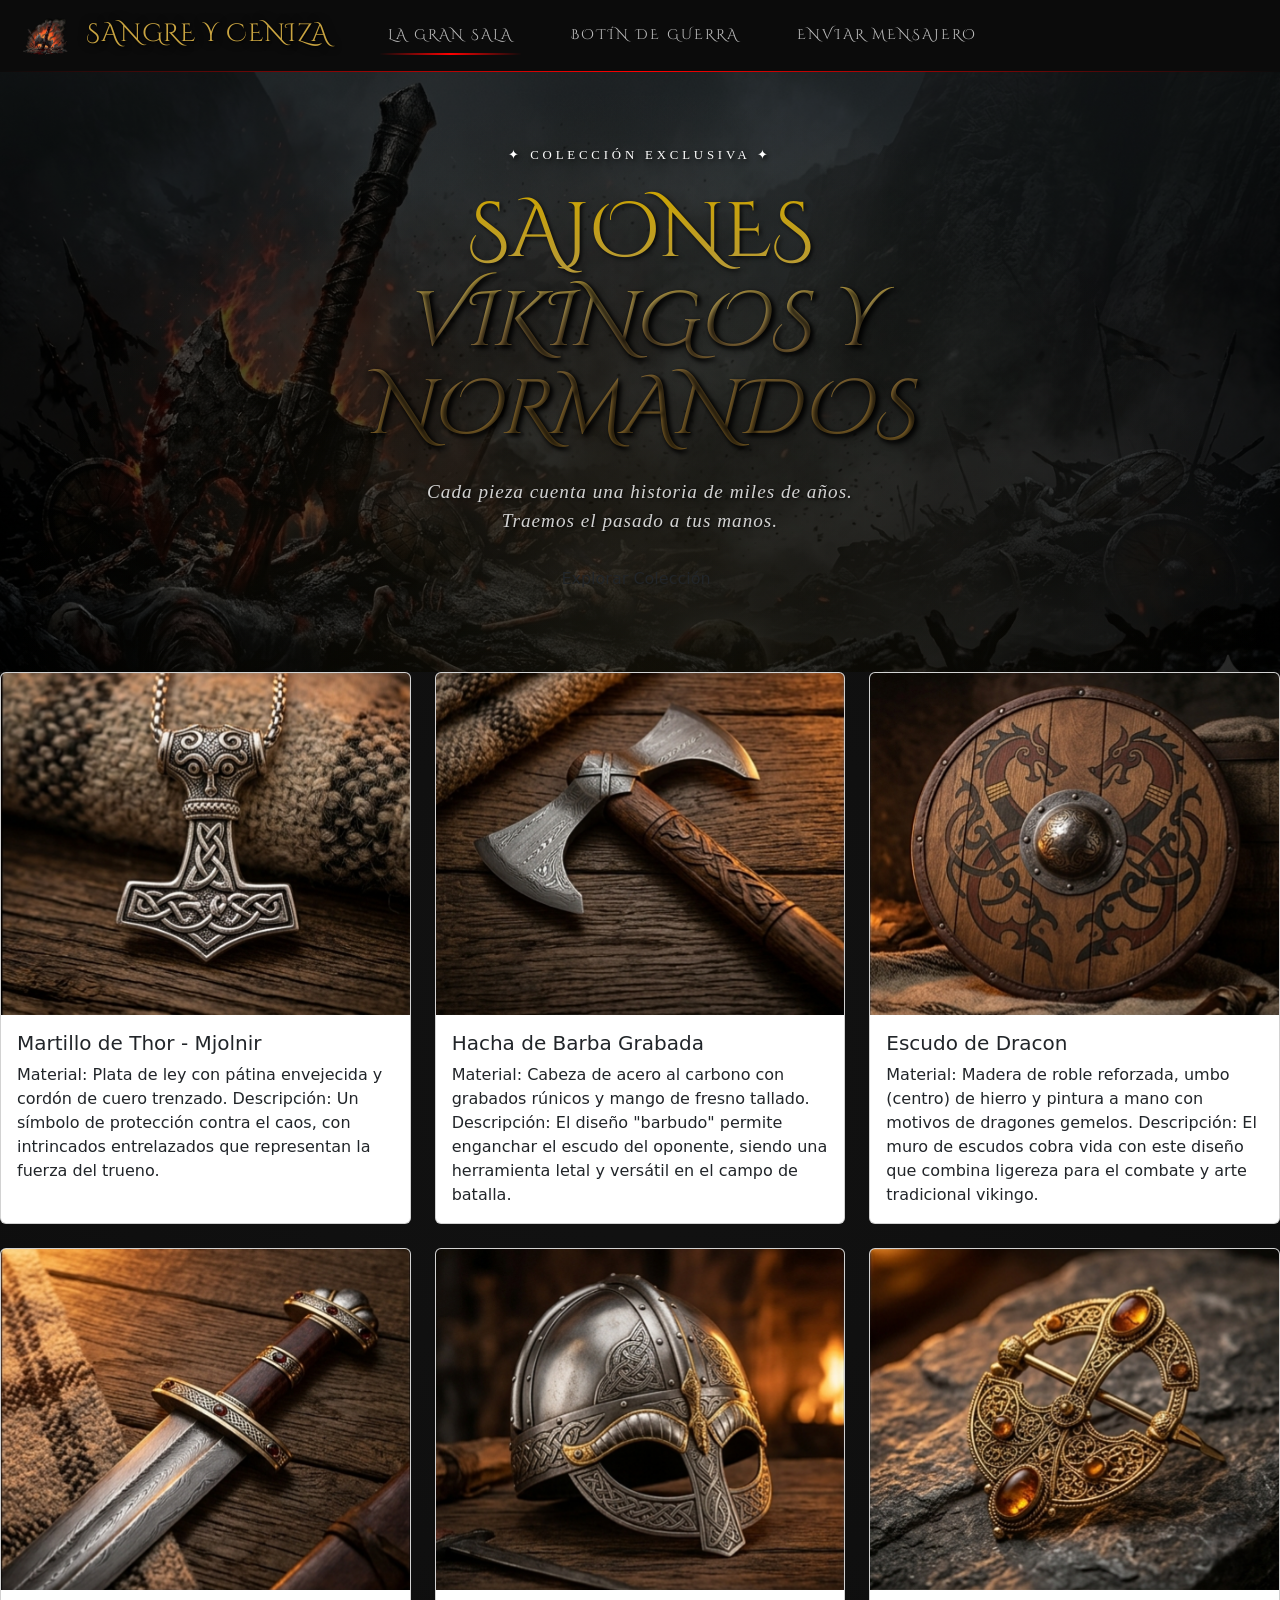
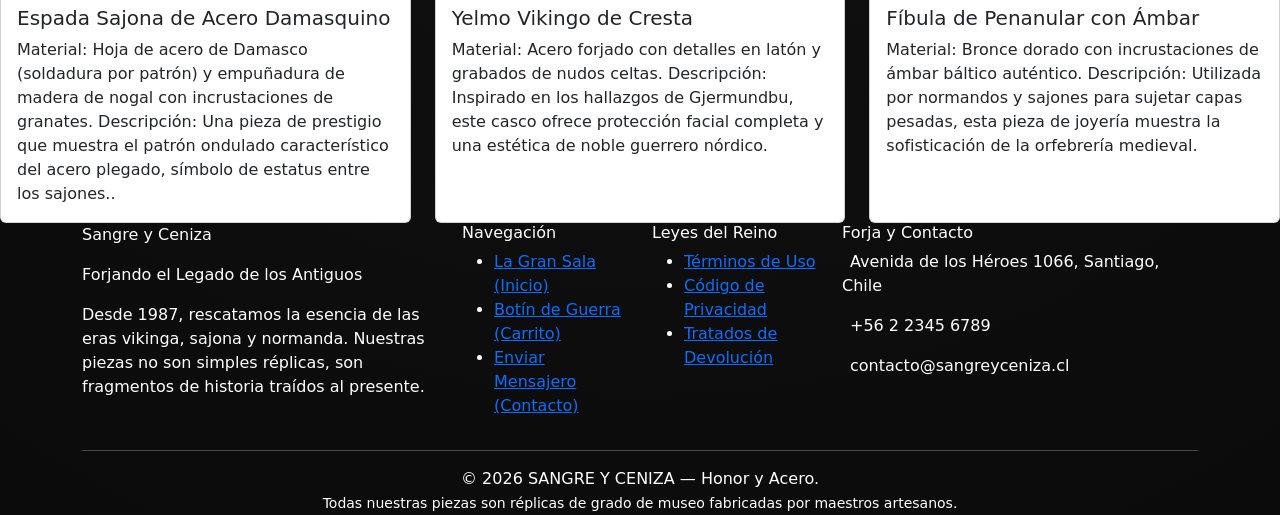
==== index.html @ c46866c1 "Projecto empezado Estructura HTML5 y assets" ====
<!DOCTYPE html>
<html lang="es">

<head>
    <meta charset="UTF-8">
    <meta name="viewport" content="width=device-width, initial-scale=1">
    <link href="https://cdn.jsdelivr.net/npm/bootstrap@5.3.8/dist/css/bootstrap.min.css" rel="stylesheet"
        integrity="sha384-sRIl4kxILFvY47J16cr9ZwB07vP4J8+LH7qKQnuqkuIAvNWLzeN8tE5YBujZqJLB" crossorigin="anonymous">
    <link rel="stylesheet" href="assets/styles.css/styles.css">
    <link
        href="https://fonts.googleapis.com/css2?family=Cinzel:wght@400;700&family=Cinzel+Decorative:wght@700&display=swap"
        rel="stylesheet">
    <link
        href="https://fonts.googleapis.com/css2?family=Cinzel+Decorative:wght@400;700;900&family=Cinzel:wght@400;600;700&family=EB+Garamond:ital,wght@0,400;0,600;1,400&display=swap"
        rel="stylesheet" />

</head>


<body>

    <nav>
        <nav class="navbar navbar-expand-lg navbar-dark">
            <div class="container-fluid">
                <a class="navbar-brand" href="index.html">
                    <img src="assets/img/hachaminimalista.png" alt="Logo" width="67" height="40"
                        class="d-inline-block align-text-top">
                    Sangre y Ceniza
                </a>
                <button class="navbar-toggler" type="button" data-bs-toggle="collapse" data-bs-target="#navbarNav"
                    aria-controls="navbarNav" aria-expanded="false" aria-label="Toggle navigation">
                    <span class="navbar-toggler-icon"></span>
                </button>
                <div class="collapse navbar-collapse" id="navbarNav">
                    <ul class="navbar-nav">
                        <li class="nav-link">
                            <a class="nav-link active" aria-current="page" href="index.html">La Gran Sala</a>
                        </li>
                        <li class="nav-link">
                            <a class="nav-link" href="carrito.html">Botín de Guerra</a>
                        </li>
                        <li class="nav-link">
                            <a class="nav-link" href="#">Enviar Mensajero</a>
                        </li>
                    </ul>
                </div>
            </div>
        </nav>
    </nav>


    <header class="arc-hero">
        <div class="hero-overlay"></div>
        <div class="hero-particles" id="heroParticles"></div>
        <div class="container h-100 position-relative">
            <div class="row h-100 align-items-center justify-content-center text-center">
                <div class="col-lg-8">
                    <p class="hero-eyebrow">✦ Colección Exclusiva ✦</p>
                    <h1 class="hero-title">sajones <br><em>vikingos y normandos</em></h1>
                    <p class="hero-subtitle">Cada pieza cuenta una historia de miles de años.<br>Traemos el pasado a
                        tus manos.</p>
                    <a href="#productos" class="btn arc-btn-primary mt-4">
                        Explorar Colección <i class="bi bi-arrow-down-circle ms-2"></i>
                    </a>
                </div>
            </div>
        </div>

    </header>


    <main>
        <section>
            <article>
                <div class="row row-cols-1 row-cols-md-3 g-4">

                    <div class="col">
                        <div class="card h-100">
                            <img src="assets/img/amuleto.PNG" class="card-img-top" alt="Amuleto o colgante votivo.">
                            <div class="card-body">
                                <h5 class="card-title">Martillo de Thor - Mjolnir</h5>
                                <p class="card-text">
                                    Material: Plata de ley con pátina envejecida y cordón de cuero trenzado.
                                    Descripción: Un símbolo de protección contra el caos, con intrincados entrelazados
                                    que representan la fuerza del trueno.</p>
                            </div>
                        </div>
                    </div>

                    <div class="col">
                        <div class="card h-100">
                            <img src="assets/img/axe.PNG" class="card-img-top" alt="Hacha de guerra danesa.">
                            <div class="card-body">
                                <h5 class="card-title">Hacha de Barba Grabada</h5>
                                <p class="card-text">
                                    Material: Cabeza de acero al carbono con grabados rúnicos y mango de fresno tallado.
                                    Descripción: El diseño "barbudo" permite enganchar el escudo del oponente, siendo
                                    una herramienta letal y versátil en el campo de batalla.</p>
                            </div>
                        </div>
                    </div>

                    <div class="col">
                        <div class="card h-100">
                            <img src="assets/img/escudo.PNG" class="card-img-top" alt="Escudo redondo de infantería.">
                            <div class="card-body">
                                <h5 class="card-title">Escudo de Dracon</h5>
                                <p class="card-text">Material: Madera de roble reforzada, umbo (centro) de hierro y
                                    pintura a mano con motivos de dragones gemelos.
                                    Descripción: El muro de escudos cobra vida con este diseño que combina ligereza para
                                    el combate y arte tradicional vikingo.</p>
                            </div>
                        </div>
                    </div>

                    <div class="col">
                        <div class="card h-100">
                            <img src="assets/img/espada.PNG" class="card-img-top"
                                alt="Espada larga de un solo filo o Seax de lujo.">
                            <div class="card-body">
                                <h5 class="card-title">Espada Sajona de Acero Damasquino</h5>
                                <p class="card-text">Material: Hoja de acero de Damasco (soldadura por patrón) y
                                    empuñadura de madera de nogal con incrustaciones de granates.
                                    Descripción: Una pieza de prestigio que muestra el patrón ondulado característico
                                    del acero plegado, símbolo de estatus entre los sajones..</p>
                            </div>
                        </div>
                    </div>

                    <div class="col">
                        <div class="card h-100">
                            <img src="assets/img/healmet.PNG" class="card-img-top"
                                alt="Casco de combate con anteojeras.">
                            <div class="card-body">
                                <h5 class="card-title">Yelmo Vikingo de Cresta</h5>
                                <p class="card-text">Material: Acero forjado con detalles en latón y grabados de nudos
                                    celtas.
                                    Descripción: Inspirado en los hallazgos de Gjermundbu, este casco ofrece protección
                                    facial completa y una estética de noble guerrero nórdico.</p>
                            </div>
                        </div>
                    </div>

                    <div class="col">
                        <div class="card h-100">
                            <img src="assets/img/pasador.PNG" class="card-img-top" alt="Broche de capa o fíbula.">
                            <div class="card-body">
                                <h5 class="card-title">Fíbula de Penanular con Ámbar</h5>
                                <p class="card-text">Material: Bronce dorado con incrustaciones de ámbar báltico
                                    auténtico.

                                    Descripción: Utilizada por normandos y sajones para sujetar capas pesadas, esta
                                    pieza de joyería muestra la sofisticación de la orfebrería medieval.</p>
                            </div>
                        </div>
                    </div>

            </article>
        </section>
    </main>
<footer class="arc-footer">
    <div class="container">
        <div class="row gy-4">
            <div class="col-lg-4">
                <p class="footer-brand">Sangre y Ceniza</p>
                <p class="footer-tagline">Forjando el Legado de los Antiguos</p>
                <p class="footer-desc">Desde 1987, rescatamos la esencia de las eras vikinga, sajona y normanda. Nuestras piezas no son simples réplicas, son fragmentos de historia traídos al presente.</p>
            </div>

            <div class="col-lg-2 col-6">
                <h6 class="footer-heading">Navegación</h6>
                <ul class="footer-links">
                    <li><a href="index.html">La Gran Sala (Inicio)</a></li>
                    <li><a href="carrito.html">Botín de Guerra (Carrito)</a></li>
                    <li><a href="pages/contacto.html">Enviar Mensajero (Contacto)</a></li>
                </ul>
            </div>

            <div class="col-lg-2 col-6">
                <h6 class="footer-heading">Leyes del Reino</h6>
                <ul class="footer-links">
                    <li><a href="#">Términos de Uso</a></li>
                    <li><a href="#">Código de Privacidad</a></li>
                    <li><a href="#">Tratados de Devolución</a></li>
                </ul>
            </div>

            <div class="col-lg-4">
                <h6 class="footer-heading">Forja y Contacto</h6>
                <p class="footer-contact"><i class="bi bi-geo-alt me-2"></i>Avenida de los Héroes 1066, Santiago, Chile</p>
                <p class="footer-contact"><i class="bi bi-telephone me-2"></i>+56 2 2345 6789</p>
                <p class="footer-contact"><i class="bi bi-envelope me-2"></i>contacto@sangreyceniza.cl</p>
                
                <div class="footer-social mt-3">
                    <a href="#" class="social-icon" aria-label="Instagram"><i class="bi bi-instagram"></i></a>
                    <a href="#" class="social-icon" aria-label="Facebook"><i class="bi bi-facebook"></i></a>
                    <a href="#" class="social-icon" aria-label="Twitter"><i class="bi bi-twitter-x"></i></a>
                </div>
            </div>
        </div>

        <hr class="footer-divider" />
        
        <p class="footer-copy text-center mb-0">
            © 2026 SANGRE Y CENIZA — Honor y Acero. <br>
            <small>Todas nuestras piezas son réplicas de grado de museo fabricadas por maestros artesanos.</small>
        </p>
    </div>
</footer>

    <script src="https://cdn.jsdelivr.net/npm/bootstrap@5.3.8/dist/js/bootstrap.bundle.min.js"
        integrity="sha384-FKyoEForCGlyvwx9Hj09JcYn3nv7wiPVlz7YYwJrWVcXK/BmnVDxM+D2scQbITxI"
        crossorigin="anonymous"></script>
</body>

</html>
---- assets/styles.css/styles.css ----
body {
    background: radial-gradient(circle, #121212, #0b0b0b);
    ;
    color: white;
    /* Texto general en blanco para que resalte */
}

.navbar {
    background-color: #0b0b0b;
    border-bottom: 1px solid;
    /* Necesitas definir un grosor */
    border-image: linear-gradient(to right, transparent, #ff0000, transparent) 1;

}

.btn-primary {
    background-color: #7a1c1c;
    border: none;
}

/* Paleta de colores personalizada */
:root {
    --sangre: #7a1c1c;
    /* Rojo vino profundo */
    --ceniza: #999999;
    /* Gris medio para textos secundarios */
    --oro-oscuro: #c9a441;
    /* Dorado para detalles importantes */
}

/* Clase para el color Sangre */
.texto-sangre {
    color: var(--sangre) !important;
}

/* Clase para el color Ceniza (ideal para el subtítulo de Platino IV) */
.texto-ceniza {
    color: var(--ceniza) !important;


}

/* Estilo para el Aside (Fechas) para que no sea blanco brillante */
aside.bg-light {
    background-color: #1a1a1a !important;
    /* Gris muy oscuro */
    color: white;
    border: 1px solid var(--sangre);
}


/* Fondo navbar */

.custom-navbar {
    background-color: #0b0b0b;
    /* negro profundo */
    border-bottom: 1px solid #1f1f1f;
}

/* Marca (logo texto) */
.navbar-brand {
    font-family: 'Cinzel Decorative', serif;
    font-size: 25px;
    color: #c9a441 !important;
    transition: 0.3s;
    text-transform: uppercase;
    letter-spacing: 1px;
    transition: 0.2s;
    font-weight: 400;
    text-shadow: 1px 1px 2px rgba(0,0,0,0.8), 0 0 10px rgba(0,0,0,0.5)
}

/* Efecto hover sutil */
.navbar-brand:hover {
    color: #e9af0e !important;
    text-shadow: 0 0 12px 2px rgba(136, 108, 6, 0.5);
}

/* Links */
.nav-link {
    color: #c0c0c0 !important;
    font-family: 'Cinzel Decorative', serif;
    font-size: 14px;
    margin-left: 13px;
    transition: 0.3s;
    text-transform: uppercase;
    letter-spacing: 2px;
    transition: 0.3s;
}

/* Hover links */
.nav-link:hover {
    color: #ff4d4d !important;
    text-shadow: 0 0 8px #a10404;
}

/* Link activo */
.nav-link.active {
    color: #c0c0c0 !important;
    border-bottom: 2px solid #e50914;
}

.active {
    border-bottom: 1px solid;
    /* Necesitas definir un grosor */
    border-image: linear-gradient(to right, transparent, #ff0000, transparent) 1;
}

/* Navbar */



.arc-hero {
    position: relative;
    height: 100vh;
    min-height: 600px;
    background:
        linear-gradient(rgba(0, 0, 0, 0.7), rgba(0, 0, 0, 0.7)),
        url('../img/fondo.png') center/cover no-repeat;
    display: flex;
    align-items: center;
    overflow: hidden;
    background-size: cover;
    /* La imagen cubre todo el espacio */
    background-position: center;
    /* Centra la imagen */
    height: 300px;
    /* Ajusta la altura a tu gusto */
    display: flex;
    align-items: center;
    /* Centra el contenido verticalmente */
    justify-content: center;
    /* Centra el contenido horizontalmente */
    color: white;
}

.hero-overlay {
    position: absolute;
    inset: 0;
    background: radial-gradient(ellipse at center bottom, rgba(201, 168, 76, 0.08) 0%, transparent 70%);
    pointer-events: none;
    text-shadow: 2px 2px 4px rgba(0, 0, 0, 0.8);
}

.hero-eyebrow {
    font-family: 'Cinzel Decorative ';
    font-size: 0.8rem;
    letter-spacing: 0.3em;
    text-transform: uppercase;
    margin-bottom: 1.5rem;
    opacity: 0;
    animation: fadeInUp 0.8s ease 0.3s forwards;
    text-shadow: 2px 2px 4px rgba(0, 0, 0, 0.8);
}

.hero-title {
    
    font-family: 'Cinzel Decorative';
    font-size: clamp(2.5rem, 6vw, 5rem);
    color: var(--arc-ivory);
    line-height: 1.15;
    margin-bottom: 1.5rem;
    opacity: 0;
    animation:fadeInUp 0.9s ease 0.5s forwards;
    text-transform: uppercase;
    /* El truco del degradado: */
    background: linear-gradient(
        to bottom, 
        #cca402 0%,    /* Oro base */
        #ac944e 45%,   /* Brillo central sutil */
        #8a6d3b 55%,   /* Sombra de metal oxidado */
        #7c5e23 100%   /* Base oscura */
    );
    /* Esto hace que el degradado solo se vea dentro de las letras */
    -webkit-background-clip: text;
    -webkit-text-fill-color: transparent;
    background-clip: text;
    /* Un toque de relieve para que parezca grabado */
    filter: drop-shadow(2px 2px 2px rgba(0, 0, 0, 0.8));
    
}

.hero-title em {
    font-style: italic;
    color: var(--arc-gold);
    font-family: 'Cinzel Decorative', serif;
    font-weight: 400;
    text-shadow: 2px 2px 4px rgba(0, 0, 0, 0.8);
    
    
}

.hero-subtitle {
    font-size: 1.2rem;
    opacity: 0;
    animation: fadeInUp 0.9s ease 0.7s forwards;

    color: #d1d1d1; /* Un gris ceniza suave */
    font-family: 'Crimson Text', serif; /* O una fuente con serifa elegante */
    font-style: italic; /* La cursiva le da un toque de narración antigua */
    letter-spacing: 1px;
    text-shadow: 1px 1px 3px rgba(0, 0, 0, 0.9); /* Sombra para que no se pierda en el fondo */
    max-width: 600px; /* Para que el texto no se estire demasiado a lo ancho */
    margin: 0 auto;
    
}

@keyframes fadeInUp {
    from {
        opacity: 0;
        transform: translateY(25px);
    }

    to {
        opacity: 1;
        transform: translateY(0);
    }
}
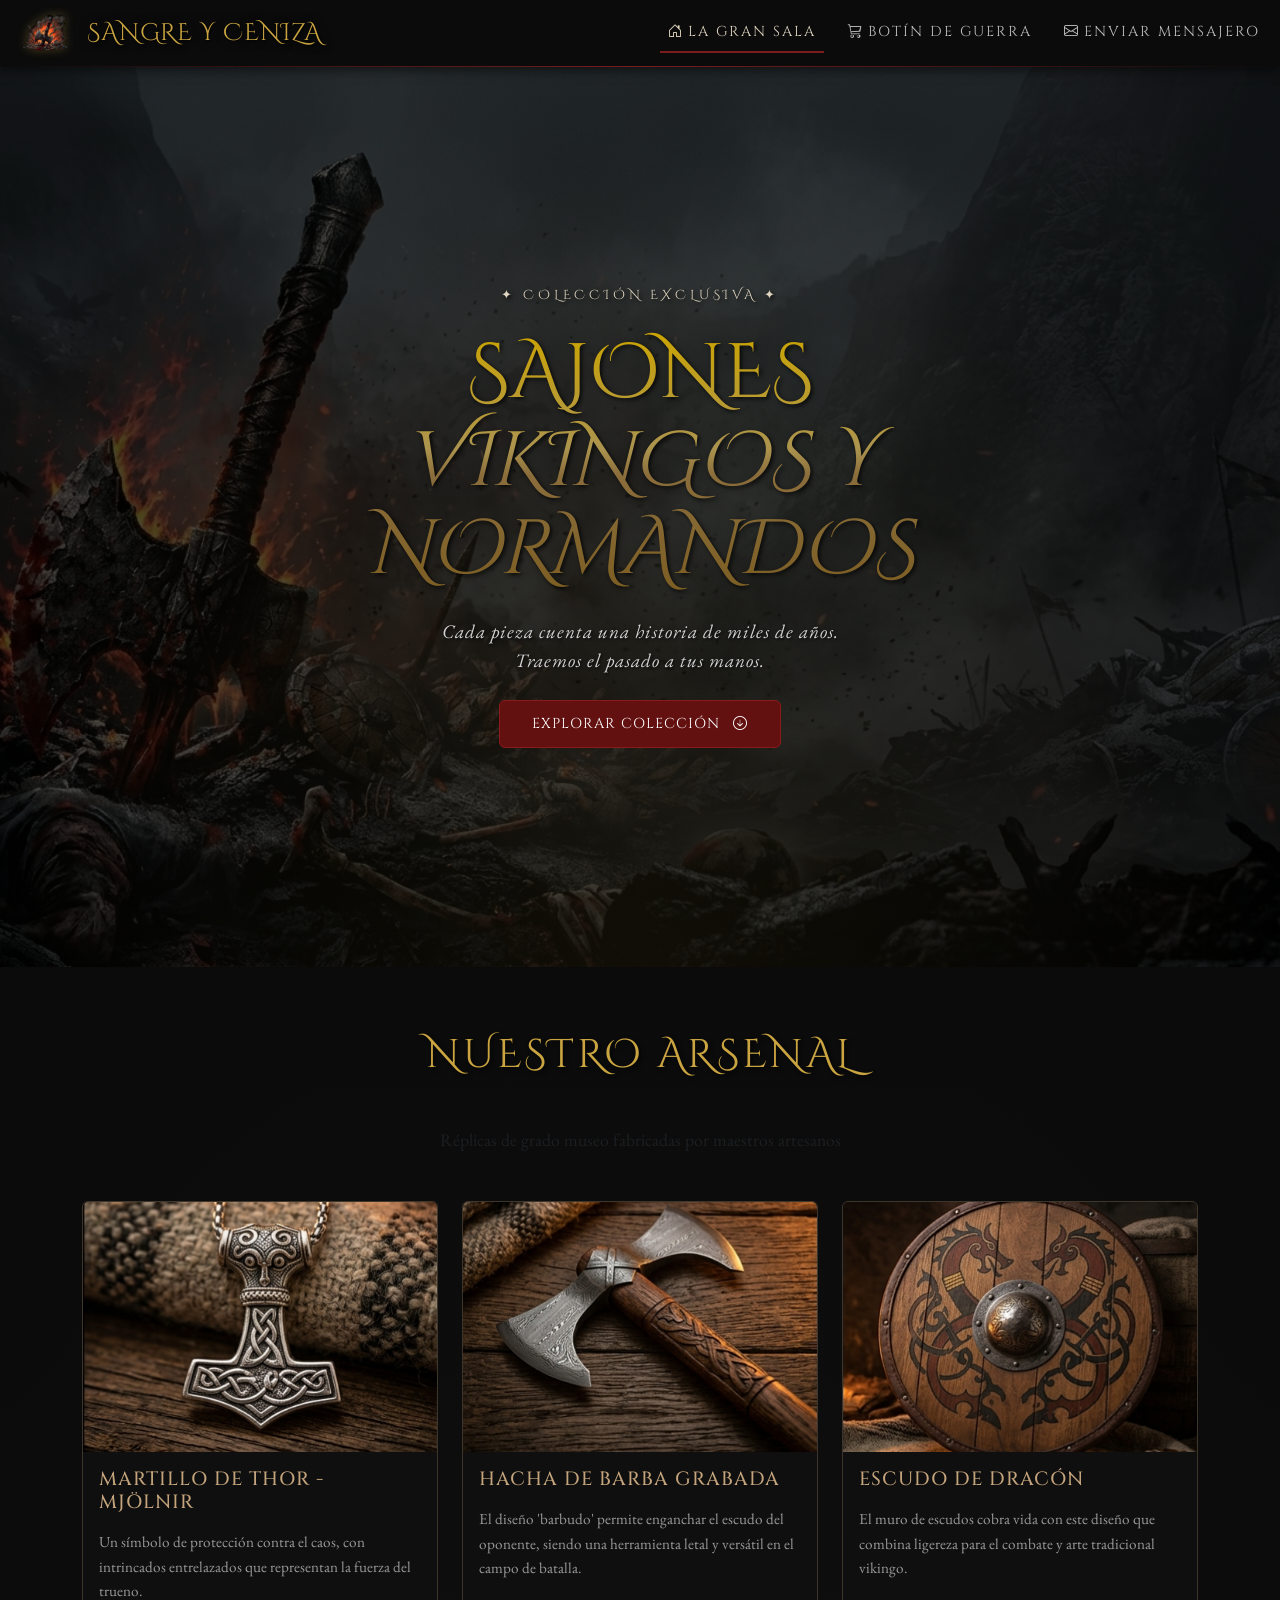
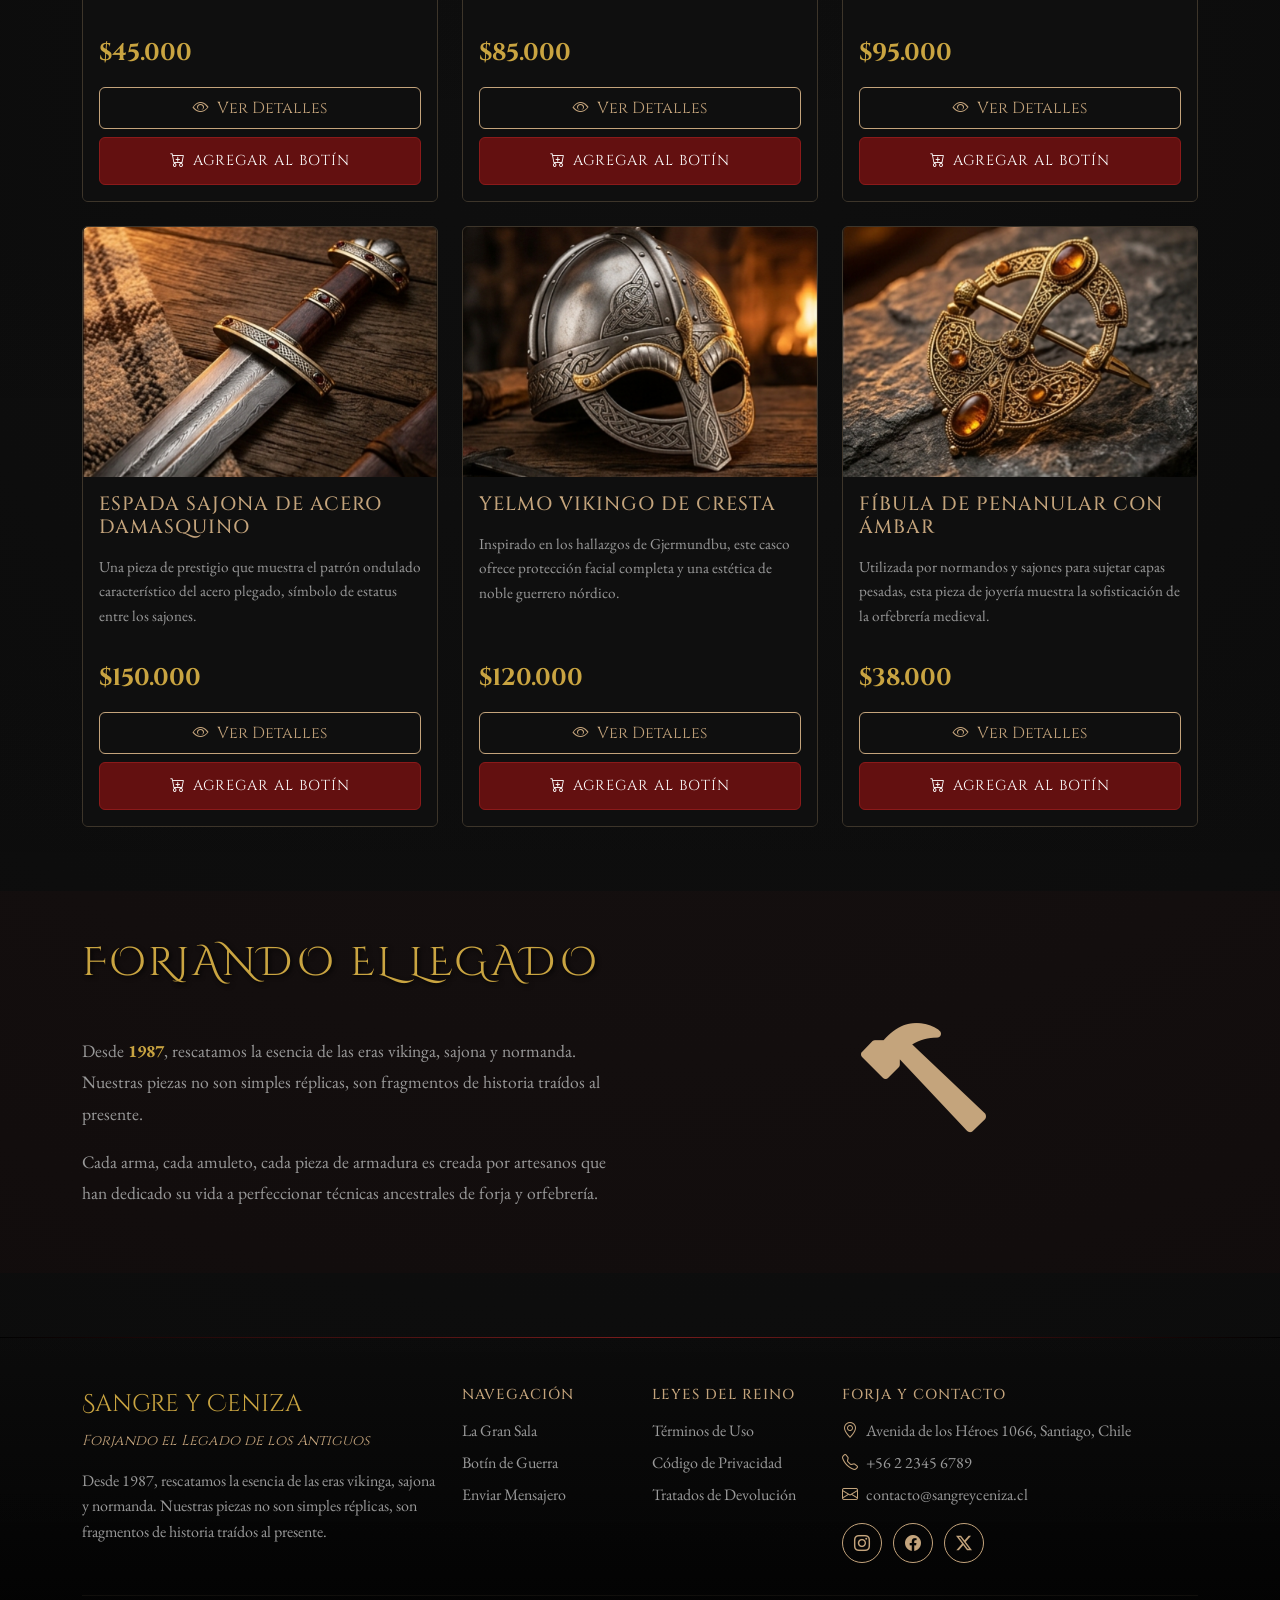
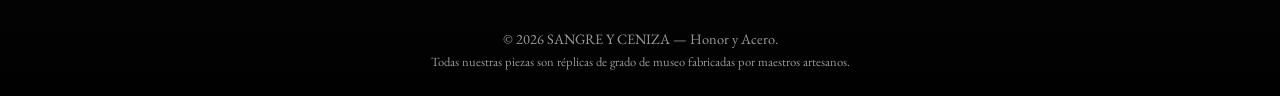
==== commit 5081aeca: "completar MVP del e-commerce y ajustes finales de diseño Js y Css" ====
--- a/index.html
+++ b/index.html
@@ -4,213 +4,190 @@
 <head>
     <meta charset="UTF-8">
     <meta name="viewport" content="width=device-width, initial-scale=1">
-    <link href="https://cdn.jsdelivr.net/npm/bootstrap@5.3.8/dist/css/bootstrap.min.css" rel="stylesheet"
-        integrity="sha384-sRIl4kxILFvY47J16cr9ZwB07vP4J8+LH7qKQnuqkuIAvNWLzeN8tE5YBujZqJLB" crossorigin="anonymous">
-    <link rel="stylesheet" href="assets/styles.css/styles.css">
-    <link
-        href="https://fonts.googleapis.com/css2?family=Cinzel:wght@400;700&family=Cinzel+Decorative:wght@700&display=swap"
-        rel="stylesheet">
-    <link
-        href="https://fonts.googleapis.com/css2?family=Cinzel+Decorative:wght@400;700;900&family=Cinzel:wght@400;600;700&family=EB+Garamond:ital,wght@0,400;0,600;1,400&display=swap"
-        rel="stylesheet" />
-
+    <meta name="description" content="Sangre y Ceniza - Tienda de réplicas vikingas, sajonas y normandas de grado museo. Armas, armaduras y accesorios medievales desde 1987.">
+    <title>Sangre y Ceniza - La Gran Sala</title>
+    
+    <!-- Bootstrap CSS -->
+    <link href="https://cdn.jsdelivr.net/npm/bootstrap@5.3.8/dist/css/bootstrap.min.css" rel="stylesheet" integrity="sha384-sRIl4kxILFvY47J16cr9ZwB07vP4J8+LH7qKQnuqkuIAvNWLzeN8tE5YBujZqJLB" crossorigin="anonymous">
+    
+    <!-- Bootstrap Icons -->
+    <link  rel="stylesheet" href="https://cdn.jsdelivr.net/npm/bootstrap-icons@1.13.1/font/bootstrap-icons.min.css">
+    
+    <!-- Google Fonts -->
+    <link href="https://fonts.googleapis.com/css2?family=Cinzel:wght@400;600;700&family=Cinzel+Decorative:wght@400;700;900&family=EB+Garamond:ital,wght@0,400;0,600;1,400&display=swap" rel="stylesheet">
+    
+    <!-- Estilos personalizados -->
+    <link rel="stylesheet" href="assets/css/styles.css">
 </head>
-
 
 <body>
 
-    <nav>
-        <nav class="navbar navbar-expand-lg navbar-dark">
-            <div class="container-fluid">
-                <a class="navbar-brand" href="index.html">
-                    <img src="assets/img/hachaminimalista.png" alt="Logo" width="67" height="40"
-                        class="d-inline-block align-text-top">
-                    Sangre y Ceniza
-                </a>
-                <button class="navbar-toggler" type="button" data-bs-toggle="collapse" data-bs-target="#navbarNav"
-                    aria-controls="navbarNav" aria-expanded="false" aria-label="Toggle navigation">
-                    <span class="navbar-toggler-icon"></span>
-                </button>
-                <div class="collapse navbar-collapse" id="navbarNav">
-                    <ul class="navbar-nav">
-                        <li class="nav-link">
-                            <a class="nav-link active" aria-current="page" href="index.html">La Gran Sala</a>
-                        </li>
-                        <li class="nav-link">
-                            <a class="nav-link" href="carrito.html">Botín de Guerra</a>
-                        </li>
-                        <li class="nav-link">
-                            <a class="nav-link" href="#">Enviar Mensajero</a>
-                        </li>
-                    </ul>
-                </div>
+    <!-- NAVBAR -->
+    <nav class="navbar navbar-expand-lg navbar-dark sticky-top">
+        <div class="container-fluid">
+            <a class="navbar-brand d-flex align-items-center" href="index.html">
+                <img src="assets/img/hachaminimalista.png" alt="Logo Sangre y Ceniza" width="67" height="40" class="me-2">
+                Sangre y Ceniza
+            </a>
+            <button class="navbar-toggler" type="button" data-bs-toggle="collapse" data-bs-target="#navbarNav"
+                aria-controls="navbarNav" aria-expanded="false" aria-label="Toggle navigation">
+                <span class="navbar-toggler-icon"></span>
+            </button>
+            <div class="collapse navbar-collapse" id="navbarNav">
+                <ul class="navbar-nav ms-auto">
+                    <li class="nav-item">
+                        <a class="nav-link active" aria-current="page" href="index.html">
+                            <i class="bi bi-house-door me-1"></i>La Gran Sala
+                        </a>
+                    </li>
+                    <li class="nav-item">
+                        <a class="nav-link" href="carrito.html">
+                            <i class="bi bi-cart3 me-1"></i>Botín de Guerra
+                            <span id="cart-count" class="badge cart-badge" style="display: none;">0</span>
+                        </a>
+                    </li>
+                    <li class="nav-item">
+                        <a class="nav-link" href="contacto.html">
+                            <i class="bi bi-envelope me-1"></i>Enviar Mensajero
+                        </a>
+                    </li>
+                </ul>
             </div>
-        </nav>
+        </div>
     </nav>
 
-
+    <!-- HERO SECTION -->
     <header class="arc-hero">
         <div class="hero-overlay"></div>
-        <div class="hero-particles" id="heroParticles"></div>
         <div class="container h-100 position-relative">
             <div class="row h-100 align-items-center justify-content-center text-center">
                 <div class="col-lg-8">
                     <p class="hero-eyebrow">✦ Colección Exclusiva ✦</p>
-                    <h1 class="hero-title">sajones <br><em>vikingos y normandos</em></h1>
-                    <p class="hero-subtitle">Cada pieza cuenta una historia de miles de años.<br>Traemos el pasado a
-                        tus manos.</p>
+                    <h1 class="hero-title">Sajones <br><em>Vikingos y Normandos</em></h1>
+                    <p class="hero-subtitle">
+                        Cada pieza cuenta una historia de miles de años.<br>
+                        Traemos el pasado a tus manos.
+                    </p>
                     <a href="#productos" class="btn arc-btn-primary mt-4">
                         Explorar Colección <i class="bi bi-arrow-down-circle ms-2"></i>
                     </a>
                 </div>
             </div>
         </div>
-
     </header>
 
+    <!-- MAIN CONTENT -->
+    <main>
+        <!-- SECCIÓN DE PRODUCTOS -->
+        <section id="productos" class="productos-section">
+            <div class="container">
+                <h2 class="section-title">Nuestro Arsenal</h2>
+                <p class="text-center mb-5 text-muted" style="font-family: 'EB Garamond', serif; font-size: 1.1rem;">
+                    Réplicas de grado museo fabricadas por maestros artesanos
+                </p>
+                
+                <article>
+                    <div id="productos-container" class="row row-cols-1 row-cols-md-2 row-cols-lg-3 g-4">
+                        <!-- Los productos se cargarán dinámicamente con JavaScript -->
+                    </div>
+                </article>
+            </div>
+        </section>
 
-    <main>
-        <section>
-            <article>
-                <div class="row row-cols-1 row-cols-md-3 g-4">
-
-                    <div class="col">
-                        <div class="card h-100">
-                            <img src="assets/img/amuleto.PNG" class="card-img-top" alt="Amuleto o colgante votivo.">
-                            <div class="card-body">
-                                <h5 class="card-title">Martillo de Thor - Mjolnir</h5>
-                                <p class="card-text">
-                                    Material: Plata de ley con pátina envejecida y cordón de cuero trenzado.
-                                    Descripción: Un símbolo de protección contra el caos, con intrincados entrelazados
-                                    que representan la fuerza del trueno.</p>
-                            </div>
-                        </div>
+        <!-- SECCIÓN SOBRE NOSOTROS -->
+        <section class="py-5" style="background: rgba(122, 28, 28, 0.05);">
+            <div class="container">
+                <div class="row align-items-center">
+                    <div class="col-md-6 mb-4 mb-md-0">
+                        <h2 class="section-title text-start">Forjando el Legado</h2>
+                        <p style="font-family: 'EB Garamond', serif; font-size: 1.1rem; color: var(--ceniza); line-height: 1.8;">
+                            Desde <strong class="text-gold">1987</strong>, rescatamos la esencia de las eras vikinga, sajona y normanda. 
+                            Nuestras piezas no son simples réplicas, son fragmentos de historia traídos al presente.
+                        </p>
+                        <p style="font-family: 'EB Garamond', serif; font-size: 1.1rem; color: var(--ceniza); line-height: 1.8;">
+                            Cada arma, cada amuleto, cada pieza de armadura es creada por artesanos que han dedicado 
+                            su vida a perfeccionar técnicas ancestrales de forja y orfebrería.
+                        </p>
                     </div>
-
-                    <div class="col">
-                        <div class="card h-100">
-                            <img src="assets/img/axe.PNG" class="card-img-top" alt="Hacha de guerra danesa.">
-                            <div class="card-body">
-                                <h5 class="card-title">Hacha de Barba Grabada</h5>
-                                <p class="card-text">
-                                    Material: Cabeza de acero al carbono con grabados rúnicos y mango de fresno tallado.
-                                    Descripción: El diseño "barbudo" permite enganchar el escudo del oponente, siendo
-                                    una herramienta letal y versátil en el campo de batalla.</p>
-                            </div>
-                        </div>
+                    <div class="col-md-6 text-center">
+                        <i class="bi bi-hammer" style="font-size: 8rem; color: var(--oro-oscuro);"></i>
                     </div>
-
-                    <div class="col">
-                        <div class="card h-100">
-                            <img src="assets/img/escudo.PNG" class="card-img-top" alt="Escudo redondo de infantería.">
-                            <div class="card-body">
-                                <h5 class="card-title">Escudo de Dracon</h5>
-                                <p class="card-text">Material: Madera de roble reforzada, umbo (centro) de hierro y
-                                    pintura a mano con motivos de dragones gemelos.
-                                    Descripción: El muro de escudos cobra vida con este diseño que combina ligereza para
-                                    el combate y arte tradicional vikingo.</p>
-                            </div>
-                        </div>
-                    </div>
-
-                    <div class="col">
-                        <div class="card h-100">
-                            <img src="assets/img/espada.PNG" class="card-img-top"
-                                alt="Espada larga de un solo filo o Seax de lujo.">
-                            <div class="card-body">
-                                <h5 class="card-title">Espada Sajona de Acero Damasquino</h5>
-                                <p class="card-text">Material: Hoja de acero de Damasco (soldadura por patrón) y
-                                    empuñadura de madera de nogal con incrustaciones de granates.
-                                    Descripción: Una pieza de prestigio que muestra el patrón ondulado característico
-                                    del acero plegado, símbolo de estatus entre los sajones..</p>
-                            </div>
-                        </div>
-                    </div>
-
-                    <div class="col">
-                        <div class="card h-100">
-                            <img src="assets/img/healmet.PNG" class="card-img-top"
-                                alt="Casco de combate con anteojeras.">
-                            <div class="card-body">
-                                <h5 class="card-title">Yelmo Vikingo de Cresta</h5>
-                                <p class="card-text">Material: Acero forjado con detalles en latón y grabados de nudos
-                                    celtas.
-                                    Descripción: Inspirado en los hallazgos de Gjermundbu, este casco ofrece protección
-                                    facial completa y una estética de noble guerrero nórdico.</p>
-                            </div>
-                        </div>
-                    </div>
-
-                    <div class="col">
-                        <div class="card h-100">
-                            <img src="assets/img/pasador.PNG" class="card-img-top" alt="Broche de capa o fíbula.">
-                            <div class="card-body">
-                                <h5 class="card-title">Fíbula de Penanular con Ámbar</h5>
-                                <p class="card-text">Material: Bronce dorado con incrustaciones de ámbar báltico
-                                    auténtico.
-
-                                    Descripción: Utilizada por normandos y sajones para sujetar capas pesadas, esta
-                                    pieza de joyería muestra la sofisticación de la orfebrería medieval.</p>
-                            </div>
-                        </div>
-                    </div>
-
-            </article>
+                </div>
+            </div>
         </section>
     </main>
-<footer class="arc-footer">
-    <div class="container">
-        <div class="row gy-4">
-            <div class="col-lg-4">
-                <p class="footer-brand">Sangre y Ceniza</p>
-                <p class="footer-tagline">Forjando el Legado de los Antiguos</p>
-                <p class="footer-desc">Desde 1987, rescatamos la esencia de las eras vikinga, sajona y normanda. Nuestras piezas no son simples réplicas, son fragmentos de historia traídos al presente.</p>
+
+    <!-- FOOTER -->
+    <footer class="arc-footer">
+        <div class="container">
+            <div class="row gy-4">
+                <div class="col-lg-4">
+                    <p class="footer-brand">Sangre y Ceniza</p>
+                    <p class="footer-tagline">Forjando el Legado de los Antiguos</p>
+                    <p class="footer-desc">
+                        Desde 1987, rescatamos la esencia de las eras vikinga, sajona y normanda. 
+                        Nuestras piezas no son simples réplicas, son fragmentos de historia traídos al presente.
+                    </p>
+                </div>
+
+                <div class="col-lg-2 col-6">
+                    <h6 class="footer-heading">Navegación</h6>
+                    <ul class="footer-links">
+                        <li><a href="index.html">La Gran Sala</a></li>
+                        <li><a href="carrito.html">Botín de Guerra</a></li>
+                        <li><a href="contacto.html">Enviar Mensajero</a></li>
+                    </ul>
+                </div>
+
+                <div class="col-lg-2 col-6">
+                    <h6 class="footer-heading">Leyes del Reino</h6>
+                    <ul class="footer-links">
+                        <li><a href="#">Términos de Uso</a></li>
+                        <li><a href="#">Código de Privacidad</a></li>
+                        <li><a href="#">Tratados de Devolución</a></li>
+                    </ul>
+                </div>
+
+                <div class="col-lg-4">
+                    <h6 class="footer-heading">Forja y Contacto</h6>
+                    <p class="footer-contact">
+                        <i class="bi bi-geo-alt me-2"></i>Avenida de los Héroes 1066, Santiago, Chile
+                    </p>
+                    <p class="footer-contact">
+                        <i class="bi bi-telephone me-2"></i>+56 2 2345 6789
+                    </p>
+                    <p class="footer-contact">
+                        <i class="bi bi-envelope me-2"></i>contacto@sangreyceniza.cl
+                    </p>
+                    
+                    <div class="footer-social mt-3">
+                        <a href="#" class="social-icon" aria-label="Instagram">
+                            <i class="bi bi-instagram"></i>
+                        </a>
+                        <a href="#" class="social-icon" aria-label="Facebook">
+                            <i class="bi bi-facebook"></i>
+                        </a>
+                        <a href="#" class="social-icon" aria-label="Twitter">
+                            <i class="bi bi-twitter-x"></i>
+                        </a>
+                    </div>
+                </div>
             </div>
 
-            <div class="col-lg-2 col-6">
-                <h6 class="footer-heading">Navegación</h6>
-                <ul class="footer-links">
-                    <li><a href="index.html">La Gran Sala (Inicio)</a></li>
-                    <li><a href="carrito.html">Botín de Guerra (Carrito)</a></li>
-                    <li><a href="pages/contacto.html">Enviar Mensajero (Contacto)</a></li>
-                </ul>
-            </div>
+            <hr class="footer-divider">
+            
+            <p class="footer-copy text-center mb-0">
+                © 2026 SANGRE Y CENIZA — Honor y Acero. <br>
+                <small>Todas nuestras piezas son réplicas de grado de museo fabricadas por maestros artesanos.</small>
+            </p>
+        </div>
+    </footer>
 
-            <div class="col-lg-2 col-6">
-                <h6 class="footer-heading">Leyes del Reino</h6>
-                <ul class="footer-links">
-                    <li><a href="#">Términos de Uso</a></li>
-                    <li><a href="#">Código de Privacidad</a></li>
-                    <li><a href="#">Tratados de Devolución</a></li>
-                </ul>
-            </div>
-
-            <div class="col-lg-4">
-                <h6 class="footer-heading">Forja y Contacto</h6>
-                <p class="footer-contact"><i class="bi bi-geo-alt me-2"></i>Avenida de los Héroes 1066, Santiago, Chile</p>
-                <p class="footer-contact"><i class="bi bi-telephone me-2"></i>+56 2 2345 6789</p>
-                <p class="footer-contact"><i class="bi bi-envelope me-2"></i>contacto@sangreyceniza.cl</p>
-                
-                <div class="footer-social mt-3">
-                    <a href="#" class="social-icon" aria-label="Instagram"><i class="bi bi-instagram"></i></a>
-                    <a href="#" class="social-icon" aria-label="Facebook"><i class="bi bi-facebook"></i></a>
-                    <a href="#" class="social-icon" aria-label="Twitter"><i class="bi bi-twitter-x"></i></a>
-                </div>
-            </div>
-        </div>
-
-        <hr class="footer-divider" />
-        
-        <p class="footer-copy text-center mb-0">
-            © 2026 SANGRE Y CENIZA — Honor y Acero. <br>
-            <small>Todas nuestras piezas son réplicas de grado de museo fabricadas por maestros artesanos.</small>
-        </p>
-    </div>
-</footer>
-
-    <script src="https://cdn.jsdelivr.net/npm/bootstrap@5.3.8/dist/js/bootstrap.bundle.min.js"
-        integrity="sha384-FKyoEForCGlyvwx9Hj09JcYn3nv7wiPVlz7YYwJrWVcXK/BmnVDxM+D2scQbITxI"
-        crossorigin="anonymous"></script>
+    <!-- Bootstrap JS -->
+<script src="https://cdn.jsdelivr.net/npm/bootstrap@5.3.8/dist/js/bootstrap.bundle.min.js" integrity="sha384-FKyoEForCGlyvwx9Hj09JcYn3nv7wiPVlz7YYwJrWVcXK/BmnVDxM+D2scQbITxI" crossorigin="anonymous"></script>
+    
+    <!-- JavaScript personalizado -->
+    <script src="assets/js/app.js"></script>
 </body>
 
 </html>
--- a/assets/css/styles.css
+++ b/assets/css/styles.css
@@ -0,0 +1,647 @@
+/* ============================================
+   SANGRE Y CENIZA - E-COMMERCE VIKINGO
+   Estilos principales con temática medieval
+   ============================================ */
+
+/* === VARIABLES DE COLOR === */
+:root {
+    --sangre: #7a1c1c;
+    --sangre-oscuro: #631010;
+    --sangre-claro: #8b1a1a;
+    --ceniza: #999999;
+    --oro: #c9a441;
+    --oro-oscuro: #c4a47c;
+    --bronce: #8a6d3b;
+    --negro: #0b0b0b;
+    --negro-profundo: #0f0f0f;
+    --gris-oscuro: #1a1a1a;
+    --crema: #e0d5c0;
+    --marron-oscuro: #3d352a;
+}
+
+/* === ESTILOS GENERALES === */
+* {
+    margin: 0;
+    padding: 0;
+    box-sizing: border-box;
+}
+
+body {
+    background: radial-gradient(circle, #121212, var(--negro));
+    color: var(--crema);
+    font-family: 'EB Garamond', serif;
+    min-height: 100vh;
+}
+
+/* === NAVBAR === */
+.navbar {
+    background-color: var(--negro) !important;
+    border-bottom: 1px solid;
+    border-image: linear-gradient(to right, transparent, var(--sangre), transparent) 1;
+    box-shadow: 0 4px 10px rgba(0, 0, 0, 0.5);
+}
+
+.navbar-brand {
+    font-family: 'Cinzel Decorative', serif;
+    font-size: 1.5rem;
+    color: var(--oro) !important;
+    text-transform: uppercase;
+    letter-spacing: 1px;
+    font-weight: 400;
+    text-shadow: 1px 1px 2px rgba(0, 0, 0, 0.8), 0 0 10px rgba(0, 0, 0, 0.5);
+    transition: all 0.3s ease;
+}
+
+.navbar-brand:hover {
+    color: #e9af0e !important;
+    text-shadow: 0 0 12px rgba(136, 108, 6, 0.5);
+}
+
+.navbar-brand img {
+    filter: drop-shadow(0 0 5px rgba(201, 164, 65, 0.3));
+}
+
+.nav-link {
+    color: #c0c0c0 !important;
+    font-family: 'Cinzel', serif;
+    font-size: 0.9rem;
+    margin-left: 1rem;
+    text-transform: uppercase;
+    letter-spacing: 2px;
+    transition: all 0.3s ease;
+    position: relative;
+}
+
+.nav-link:hover {
+    color: #ff4d4d !important;
+    text-shadow: 0 0 8px #a10404;
+}
+
+.nav-link.active {
+    color: var(--crema) !important;
+    border-bottom: 2px solid var(--sangre);
+}
+
+/* Badge del carrito */
+.cart-badge {
+    background-color: var(--sangre) !important;
+    color: white;
+    font-family: 'Cinzel', serif;
+    font-size: 0.75rem;
+    padding: 0.25rem 0.5rem;
+    border-radius: 50%;
+    margin-left: 0.5rem;
+    box-shadow: 0 0 10px rgba(122, 28, 28, 0.6);
+}
+
+/* === HERO SECTION === */
+.arc-hero {
+    position: relative;
+    height: 100vh;
+    min-height: 600px;
+    background: linear-gradient(rgba(0, 0, 0, 0.7), rgba(0, 0, 0, 0.7)),
+        url('../img/fondo.png') center/cover no-repeat;
+    display: flex;
+    align-items: center;
+    overflow: hidden;
+}
+
+.hero-overlay {
+    position: absolute;
+    inset: 0;
+    background: radial-gradient(ellipse at center bottom, rgba(201, 168, 76, 0.08) 0%, transparent 70%);
+    pointer-events: none;
+}
+
+.hero-eyebrow {
+    font-family: 'Cinzel Decorative';
+    font-size: 0.8rem;
+    letter-spacing: 0.3em;
+    text-transform: uppercase;
+    margin-bottom: 1.5rem;
+    opacity: 0;
+    animation: fadeInUp 0.8s ease 0.3s forwards;
+    text-shadow: 2px 2px 4px rgba(0, 0, 0, 0.8);
+}
+
+.hero-title {
+    font-family: 'Cinzel Decorative';
+    font-size: clamp(2.5rem, 6vw, 5rem);
+    line-height: 1.15;
+    margin-bottom: 1.5rem;
+    opacity: 0;
+    animation: fadeInUp 0.9s ease 0.5s forwards;
+    text-transform: uppercase;
+    background: linear-gradient(to bottom, #cca402 0%, #ac944e 45%, #8a6d3b 55%, #7c5e23 100%);
+    -webkit-background-clip: text;
+    -webkit-text-fill-color: transparent;
+    background-clip: text;
+    filter: drop-shadow(2px 2px 2px rgba(0, 0, 0, 0.8));
+}
+
+.hero-title em {
+    font-style: italic;
+    font-family: 'Cinzel Decorative', serif;
+    font-weight: 400;
+}
+
+.hero-subtitle {
+    font-size: 1.2rem;
+    opacity: 0;
+    animation: fadeInUp 0.9s ease 0.7s forwards;
+    color: #d1d1d1;
+    font-family: 'EB Garamond', serif;
+    font-style: italic;
+    letter-spacing: 1px;
+    text-shadow: 1px 1px 3px rgba(0, 0, 0, 0.9);
+    max-width: 600px;
+    margin: 0 auto;
+}
+
+@keyframes fadeInUp {
+    from {
+        opacity: 0;
+        transform: translateY(25px);
+    }
+    to {
+        opacity: 1;
+        transform: translateY(0);
+    }
+}
+
+/* === BOTONES === */
+.arc-btn-primary {
+    background-color: var(--sangre-oscuro);
+    color: white;
+    border: 1px solid var(--sangre-claro);
+    font-family: 'Cinzel', serif;
+    padding: 0.75rem 2rem;
+    transition: all 0.3s ease;
+    text-transform: uppercase;
+    letter-spacing: 1px;
+    font-size: 0.9rem;
+}
+
+.arc-btn-primary:hover {
+    background-color: var(--sangre-claro);
+    color: #ffd700;
+    box-shadow: 0 0 15px rgba(139, 26, 26, 0.4);
+    transform: translateY(-2px);
+}
+
+.btn-outline-gold {
+    color: var(--oro-oscuro);
+    border: 1px solid var(--oro-oscuro);
+    font-family: 'Cinzel', serif;
+    padding: 0.5rem 1.5rem;
+    transition: all 0.3s ease;
+}
+
+.btn-outline-gold:hover {
+    background-color: var(--oro-oscuro);
+    color: var(--gris-oscuro);
+    transform: translateY(-2px);
+}
+
+/* === SECCIÓN DE PRODUCTOS === */
+.productos-section {
+    padding: 4rem 0;
+    background: linear-gradient(180deg, rgba(0, 0, 0, 0.3) 0%, rgba(0, 0, 0, 0.1) 100%);
+}
+
+.section-title {
+    font-family: 'Cinzel Decorative', serif;
+    font-size: 2.5rem;
+    text-align: center;
+    margin-bottom: 3rem;
+    color: var(--oro);
+    text-transform: uppercase;
+    letter-spacing: 3px;
+    text-shadow: 2px 2px 4px rgba(0, 0, 0, 0.8);
+}
+
+/* === CARDS DE PRODUCTOS === */
+.card {
+    background: rgba(20, 20, 20, 0.9);
+    border: 1px solid var(--marron-oscuro);
+    transition: all 0.3s ease;
+    height: 100%;
+    overflow: hidden;
+}
+
+.card:hover {
+    transform: translateY(-10px);
+    box-shadow: 0 10px 30px rgba(201, 164, 65, 0.2);
+    border-color: var(--oro-oscuro);
+}
+
+.card-img-top {
+    height: 250px;
+    object-fit: cover;
+    transition: transform 0.3s ease;
+}
+
+.card:hover .card-img-top {
+    transform: scale(1.1);
+}
+
+.card-body {
+    background: rgba(15, 15, 15, 0.95);
+    color: var(--crema);
+}
+
+.card-title {
+    font-family: 'Cinzel', serif;
+    color: var(--oro-oscuro);
+    font-size: 1.2rem;
+    text-transform: uppercase;
+    letter-spacing: 1px;
+    margin-bottom: 1rem;
+}
+
+.card-text {
+    font-family: 'EB Garamond', serif;
+    color: var(--ceniza);
+    font-size: 0.95rem;
+    line-height: 1.6;
+}
+
+.product-price {
+    font-family: 'Cinzel', serif;
+    color: var(--oro);
+    font-size: 1.5rem;
+    font-weight: bold;
+    margin: 1rem 0;
+}
+
+/* === PÁGINA DE DETALLE === */
+.detail-container {
+    background: rgba(20, 20, 20, 0.9);
+    border: 1px solid var(--marron-oscuro);
+    padding: 2rem;
+    border-radius: 8px;
+    margin-top: 3rem;
+    box-shadow: 0 10px 30px rgba(0, 0, 0, 0.5);
+}
+
+.detail-img {
+    max-width: 100%;
+    border: 2px solid var(--oro-oscuro);
+    border-radius: 4px;
+    box-shadow: 0 5px 15px rgba(0, 0, 0, 0.5);
+}
+
+.detail-title {
+    font-family: 'Cinzel Decorative', serif;
+    font-size: 2rem;
+    color: var(--oro);
+    margin-bottom: 1.5rem;
+    text-transform: uppercase;
+}
+
+.detail-description {
+    font-family: 'EB Garamond', serif;
+    font-size: 1.1rem;
+    color: var(--crema);
+    line-height: 1.8;
+    margin-bottom: 1.5rem;
+}
+
+.specs-list {
+    list-style: none;
+    padding: 0;
+}
+
+.specs-list li {
+    padding: 0.5rem 0;
+    border-bottom: 1px solid var(--marron-oscuro);
+    font-family: 'EB Garamond', serif;
+    color: var(--ceniza);
+}
+
+.specs-list li strong {
+    color: var(--oro-oscuro);
+}
+
+/* === CARRITO === */
+.cart-container {
+    background: rgba(20, 20, 20, 0.9);
+    border: 1px solid var(--marron-oscuro);
+    padding: 2rem;
+    border-radius: 8px;
+    margin-top: 3rem;
+    box-shadow: 0 10px 30px rgba(0, 0, 0, 0.5);
+}
+
+.table {
+    color: var(--crema);
+    border-color: var(--marron-oscuro);
+    background-color: transparent !important;
+}
+
+.table thead {
+    font-family: 'Cinzel', serif;
+    border-bottom: 2px solid var(--oro-oscuro);
+    background: rgba(122, 28, 28, 0.2) !important;
+    
+}
+
+.table tbody tr {
+    border-bottom: 1px solid var(--marron-oscuro);
+    background-color: transparent !important;
+    background: #5D4037;
+}
+
+/* 1. Eliminar el fondo blanco de cualquier div dentro de la tabla del carrito */
+#cart-items .empty-cart {
+    background-color: transparent !important;
+    flex-direction: column;
+    align-items: center;
+    justify-content: center;
+    padding: 40px 0;
+}
+
+/* 2. Asegurar que el icono no tenga fondo */
+#cart-items .empty-cart i {
+    background-color: transparent !important;
+    display: block;
+    margin-bottom: 15px;
+    color: #B5945F !important;
+
+}
+
+/* 3. Estilizar el texto para que sea legible sobre el fondo oscuro */
+#cart-items .empty-cart p {
+    color: #B5945F !important; /* El dorado que sugerí */
+    background-color: transparent !important;
+    font-family: 'EB Garamond', serif;
+    font-size: 1.5rem;
+    text-shadow: 1px 1px 2px black;
+}
+
+
+/* Estilo para el botón de explorar dentro del carrito vacío */
+.empty-cart .arc-btn-primary {
+    background-color: #630E0E !important; /* Rojo sangre oscuro */
+    color: #D2C1A5 !important;           /* Texto papiro/crema */
+    border: 1px solid #B5945F !important; /* Borde oro viejo */
+    padding: 12px 24px;
+    font-family: 'Cinzel', serif;
+    text-transform: uppercase;
+    font-weight: bold;
+    letter-spacing: 1px;
+    transition: all 0.3s ease;
+    box-shadow: 0 4px 15px rgba(0, 0, 0, 0.5);
+    text-decoration: none;
+    display: inline-block;
+}
+
+
+
+/* Efecto al pasar el mouse (Hover) */
+.empty-cart .arc-btn-primary:hover {
+    background-color: #8B0000 !important; /* Un rojo un poco más vivo */
+    color: #ffffff !important;
+    border-color: #D2C1A5 !important;
+    transform: translateY(-2px);
+    box-shadow: 0 6px 20px rgba(0, 0, 0, 0.7);
+}
+
+/* Hacer que los textos de información y garantías sean legibles */
+.summary-box, 
+.cart-container {
+    color: var(--crema) !important;
+}
+
+.summary-box h4, 
+.summary-box h5,
+.summary-box p,
+.summary-box span,
+.summary-box div {
+    color: var(--crema) !important;
+}
+
+/* Específicamente para los iconos y textos de las listas de beneficios */
+.summary-box i, 
+.summary-box .text-muted, 
+.summary-box small {
+    color: var(--oro-oscuro) !important;
+    opacity: 1 !important;
+}
+
+.table tr,
+.table td,
+.table th {
+    
+        color: var(--oro);
+    background: #5D4037;
+    border-bottom: 1px solid var(--oro-oscuro);
+}
+
+.product-img {
+    width: 80px;
+    height: 80px;
+    object-fit: cover;
+    border: 1px solid var(--oro-oscuro);
+    border-radius: 4px;
+}
+
+.quantity-control {
+    background: transparent;
+    border: 1px solid var(--marron-oscuro);
+    color: var(--crema);
+    text-align: center;
+    width: 60px;
+    padding: 0.25rem;
+    border-radius: 4px;
+}
+
+.quantity-control:focus {
+    outline: none;
+    border-color: var(--oro-oscuro);
+}
+
+.summary-box {
+    background: var(--gris-oscuro);
+    border: 1px solid var(--oro-oscuro);
+    padding: 1.5rem;
+    border-radius: 8px;
+}
+
+.cart-title {
+    font-family: 'Cinzel', serif;
+    text-transform: uppercase;
+    letter-spacing: 2px;
+    color: var(--oro-oscuro);
+}
+
+.empty-cart {
+    text-align: center;
+    padding: 3rem;
+    font-family: 'EB Garamond', serif;
+    font-size: 1.2rem;
+    color: var(--ceniza);
+}
+
+/* === FOOTER === */
+.arc-footer {
+    background: linear-gradient(180deg, rgba(11, 11, 11, 0.8) 0%, rgba(0, 0, 0, 0.95) 100%);
+    border-top: 1px solid;
+    border-image: linear-gradient(to right, transparent, var(--sangre), transparent) 1;
+    padding: 3rem 0 1.5rem;
+    margin-top: 4rem;
+}
+
+.footer-brand {
+    font-family: 'Cinzel Decorative', serif;
+    font-size: 1.5rem;
+    color: var(--oro);
+    margin-bottom: 0.5rem;
+}
+
+.footer-tagline {
+    font-family: 'Cinzel', serif;
+    font-size: 0.9rem;
+    color: var(--oro-oscuro);
+    margin-bottom: 1rem;
+    font-style: italic;
+}
+
+.footer-desc {
+    font-family: 'EB Garamond', serif;
+    color: var(--ceniza);
+    line-height: 1.6;
+}
+
+.footer-heading {
+    font-family: 'Cinzel', serif;
+    color: var(--oro-oscuro);
+    text-transform: uppercase;
+    font-size: 0.9rem;
+    letter-spacing: 1px;
+    margin-bottom: 1rem;
+}
+
+.footer-links {
+    list-style: none;
+    padding: 0;
+}
+
+.footer-links li {
+    margin-bottom: 0.5rem;
+}
+
+.footer-links a {
+    color: var(--ceniza);
+    text-decoration: none;
+    font-family: 'EB Garamond', serif;
+    transition: all 0.3s ease;
+}
+
+.footer-links a:hover {
+    color: var(--oro);
+    padding-left: 5px;
+}
+
+.footer-contact {
+    color: var(--ceniza);
+    font-family: 'EB Garamond', serif;
+    margin-bottom: 0.5rem;
+}
+
+.footer-contact i {
+    color: var(--oro-oscuro);
+}
+
+.social-icon {
+    display: inline-block;
+    width: 40px;
+    height: 40px;
+    line-height: 40px;
+    text-align: center;
+    border: 1px solid var(--oro-oscuro);
+    border-radius: 50%;
+    color: var(--oro-oscuro);
+    margin-right: 0.5rem;
+    transition: all 0.3s ease;
+}
+
+.social-icon:hover {
+    background: var(--oro-oscuro);
+    color: var(--negro);
+    transform: translateY(-3px);
+}
+
+.footer-divider {
+    border-color: var(--marron-oscuro);
+    margin: 2rem 0;
+}
+
+.footer-copy {
+    font-family: 'EB Garamond', serif;
+    color: var(--ceniza);
+    font-size: 0.9rem;
+}
+
+/* === RESPONSIVO === */
+@media (max-width: 768px) {
+    .hero-title {
+        font-size: 2rem;
+    }
+
+    .section-title {
+        font-size: 1.8rem;
+    }
+
+    .navbar-brand {
+        font-size: 1.2rem;
+    }
+
+    .nav-link {
+        margin-left: 0;
+        padding: 0.5rem 0;
+    }
+
+    .detail-container {
+        padding: 1rem;
+    }
+
+    .cart-container {
+        padding: 1rem;
+    }
+}
+
+@media (max-width: 420px) {
+    .hero-title {
+        font-size: 1.5rem;
+    }
+
+    .section-title {
+        font-size: 1.5rem;
+    }
+
+    .card-img-top {
+        height: 200px;
+    }
+
+    .product-price {
+        font-size: 1.2rem;
+    }
+}
+
+/* === UTILIDADES === */
+.text-gold {
+    color: var(--oro) !important;
+}
+
+.text-sangre {
+    color: var(--sangre) !important;
+}
+
+.bg-dark-custom {
+    background-color: var(--negro-profundo) !important;
+}
+
+.border-gold {
+    border-color: var(--oro-oscuro) !important;
+}
